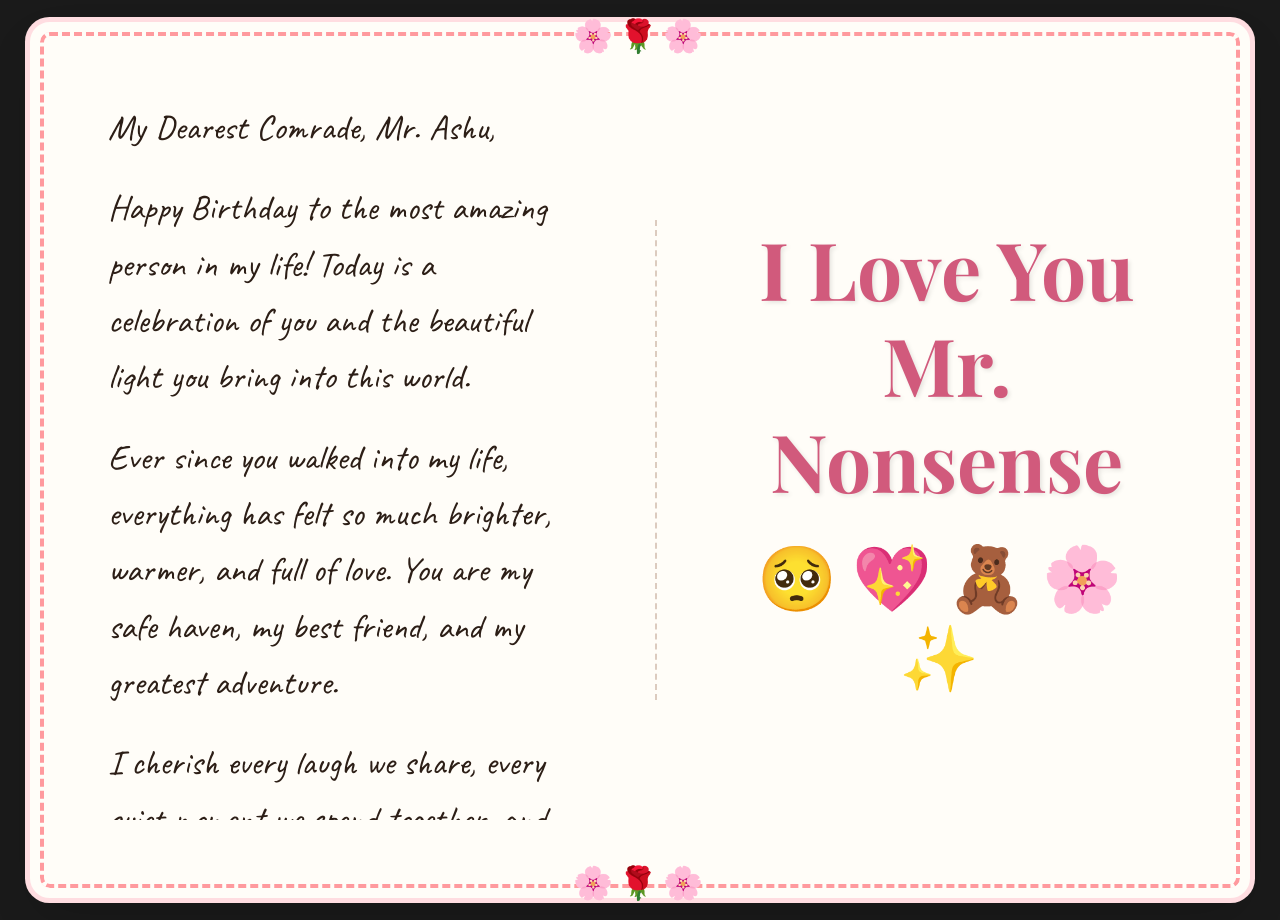
==== letter.html @ 2594e4e8 "Initial commit of birthday website" ====
<!DOCTYPE html>
<html lang="en">
<head>
    <meta charset="UTF-8">
    <meta name="viewport" content="width=device-width, initial-scale=1.0">
    <title>For You ❤️</title>
    <link href="https://fonts.googleapis.com/css2?family=Caveat:wght@500;700&family=Playfair+Display:ital,wght@1,700&display=swap" rel="stylesheet">
    <style>
        * {
            box-sizing: border-box;
            margin: 0;
            padding: 0;
        }

        body {
            background-color: #1a1a1a;
            display: flex;
            justify-content: center;
            align-items: center;
            min-height: 100vh;
            padding: 2rem;
            font-family: 'Caveat', cursive;
            overflow-x: hidden;
        }

        .paper-container {
            display: flex;
            flex-direction: row;
            width: 100%;
            max-width: 1200px;
            background: #f4ebd8;
            background-image: url('https://www.transparenttextures.com/patterns/cream-paper.png');
            /* Floral Square Outline Margin */
            border: 4px dashed #ff9a9e;
            outline: 10px solid #fffdf8;
            box-shadow: 0 0 0 15px #ffdde1, 0 20px 50px rgba(0,0,0,0.2);
            border-radius: 10px;
            padding: 4rem;
            gap: 4rem;
            align-items: center;
            position: relative;
            background-color: #fffdf8;
        }

        .paper-container::before, .paper-container::after {
            content: '🌸🌹🌸';
            position: absolute;
            font-size: 2rem;
            letter-spacing: 5px;
            color: #d15a7c;
        }
        .paper-container::before {
            top: -20px;
            left: 50%;
            transform: translateX(-50%);
        }
        .paper-container::after {
            bottom: -20px;
            left: 50%;
            transform: translateX(-50%);
        }

        .letter-content {
            flex: 1;
            font-size: 2.2rem;
            color: #2c1e16;
            line-height: 1.6;
            max-height: 80vh;
            overflow-y: auto;
            padding-right: 2rem;
        }
        
        /* Custom Scrollbar for letter */
        .letter-content::-webkit-scrollbar {
            width: 8px;
        }
        .letter-content::-webkit-scrollbar-track {
            background: transparent;
        }
        .letter-content::-webkit-scrollbar-thumb {
            background: #8b5a3c;
            border-radius: 4px;
        }

        .letter-content p {
            margin-bottom: 1.5rem;
        }

        .signature {
            text-align: right;
            font-size: 2.5rem;
            margin-top: 3rem;
            font-weight: bold;
        }

        .right-side {
            flex: 1;
            display: flex;
            flex-direction: column;
            justify-content: center;
            align-items: center;
            text-align: center;
            border-left: 2px dashed rgba(139, 90, 60, 0.3);
            padding-left: 4rem;
        }

        .right-side h1 {
            font-family: 'Playfair Display', serif;
            font-size: 5rem;
            color: #d15a7c;
            line-height: 1.2;
            margin-bottom: 2rem;
            text-shadow: 2px 2px 4px rgba(0,0,0,0.1);
        }

        .big-emojis {
            font-size: 4rem;
            letter-spacing: 15px;
            animation: float 3s infinite ease-in-out;
        }

        @keyframes float {
            0%, 100% { transform: translateY(0); }
            50% { transform: translateY(-15px); }
        }

        @media (max-width: 900px) {
            .paper-container {
                flex-direction: column;
                padding: 2rem;
                gap: 2rem;
            }
            .right-side {
                border-left: none;
                border-top: 2px dashed rgba(139, 90, 60, 0.3);
                padding-left: 0;
                padding-top: 2rem;
            }
            .right-side h1 {
                font-size: 3.5rem;
            }
            .letter-content {
                padding-right: 0;
            }
        }
    </style>
</head>
<body>

    <div class="paper-container">
        <!-- Left Side: The Letter -->
        <div class="letter-content">
            <p>My Dearest Comrade, Mr. Ashu,</p>
            <p>Happy Birthday to the most amazing person in my life! Today is a celebration of you and the beautiful light you bring into this world.</p>
            <p>Ever since you walked into my life, everything has felt so much brighter, warmer, and full of love. You are my safe haven, my best friend, and my greatest adventure.</p>
            <p>I cherish every laugh we share, every quiet moment we spend together, and every little thing that makes you so uniquely wonderful.</p>
            <p>I promise to always stand by your side, to support your dreams, and to love you more with every passing day. You deserve all the happiness in the universe today and always.</p>
            <p class="signature">Yours always, ❤️</p>
        </div>

        <!-- Right Side: Big Message -->
        <div class="right-side">
            <h1>I Love You<br>Mr. Nonsense</h1>
            <div class="big-emojis">🥺💖🧸🌸✨</div>
        </div>
    </div>

</body>
</html>
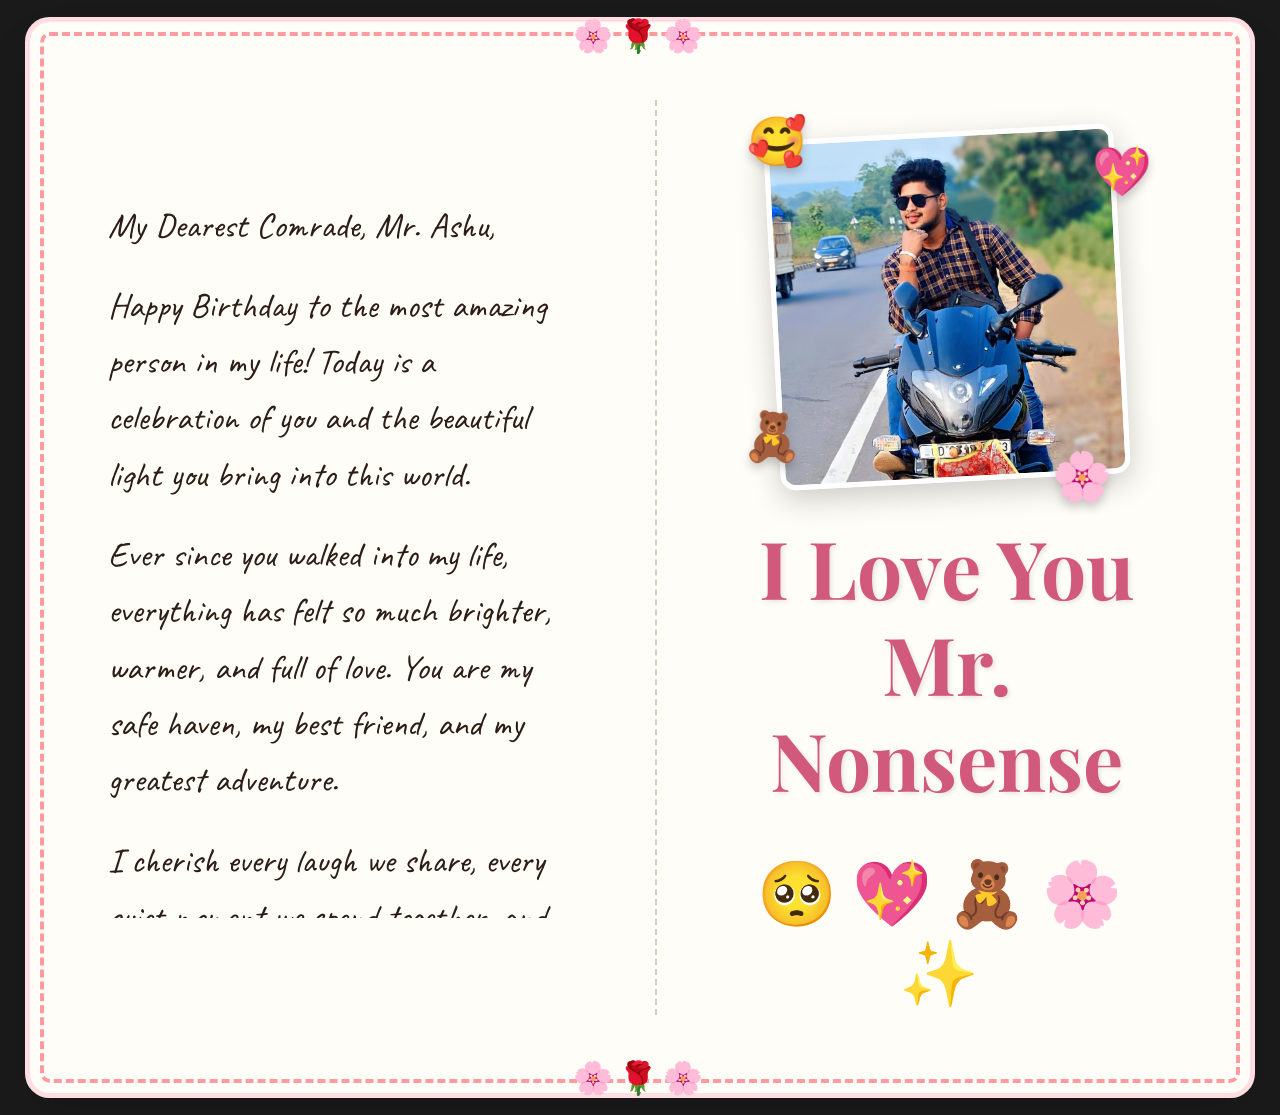
==== commit 04abafda: "Restored hero background and reordered letter photo with emojis" ====
--- a/letter.html
+++ b/letter.html
@@ -155,13 +155,23 @@
             <p>Ever since you walked into my life, everything has felt so much brighter, warmer, and full of love. You are my safe haven, my best friend, and my greatest adventure.</p>
             <p>I cherish every laugh we share, every quiet moment we spend together, and every little thing that makes you so uniquely wonderful.</p>
             <p>I promise to always stand by your side, to support your dreams, and to love you more with every passing day. You deserve all the happiness in the universe today and always.</p>
-            <p class="signature">Yours always, ❤️</p>
+            <p class="signature" style="margin-top: 3rem;">Yours always, ❤️</p>
         </div>
 
         <!-- Right Side: Big Message -->
         <div class="right-side">
+            <div style="position: relative; display: inline-block; margin-bottom: 2rem; margin-top: 2rem;">
+                <!-- Cute floating emojis around the photo -->
+                <div style="position: absolute; top: -20px; left: -25px; font-size: 3rem; filter: drop-shadow(0 5px 5px rgba(0,0,0,0.2)); z-index: 3; animation: float 3s infinite;">🥰</div>
+                <div style="position: absolute; top: 10px; right: -30px; font-size: 3rem; filter: drop-shadow(0 5px 5px rgba(0,0,0,0.2)); z-index: 3; animation: float 4s infinite reverse;">💖</div>
+                <div style="position: absolute; bottom: 20px; left: -30px; font-size: 3rem; filter: drop-shadow(0 5px 5px rgba(0,0,0,0.2)); z-index: 3; animation: float 3.5s infinite;">🧸</div>
+                <div style="position: absolute; bottom: -20px; right: 10px; font-size: 3rem; filter: drop-shadow(0 5px 5px rgba(0,0,0,0.2)); z-index: 3; animation: float 2.5s infinite reverse;">🌸</div>
+                
+                <img src="images/xyz3.jpeg" alt="Mr. Ashu" style="width: 100%; max-width: 350px; border-radius: 15px; border: 5px solid white; box-shadow: 0 10px 30px rgba(0,0,0,0.2); transform: rotate(-3deg); position: relative; z-index: 2;">
+            </div>
+            
             <h1>I Love You<br>Mr. Nonsense</h1>
-            <div class="big-emojis">🥺💖🧸🌸✨</div>
+            <div class="big-emojis" style="margin-top: 1rem;">🥺💖🧸🌸✨</div>
         </div>
     </div>
 
